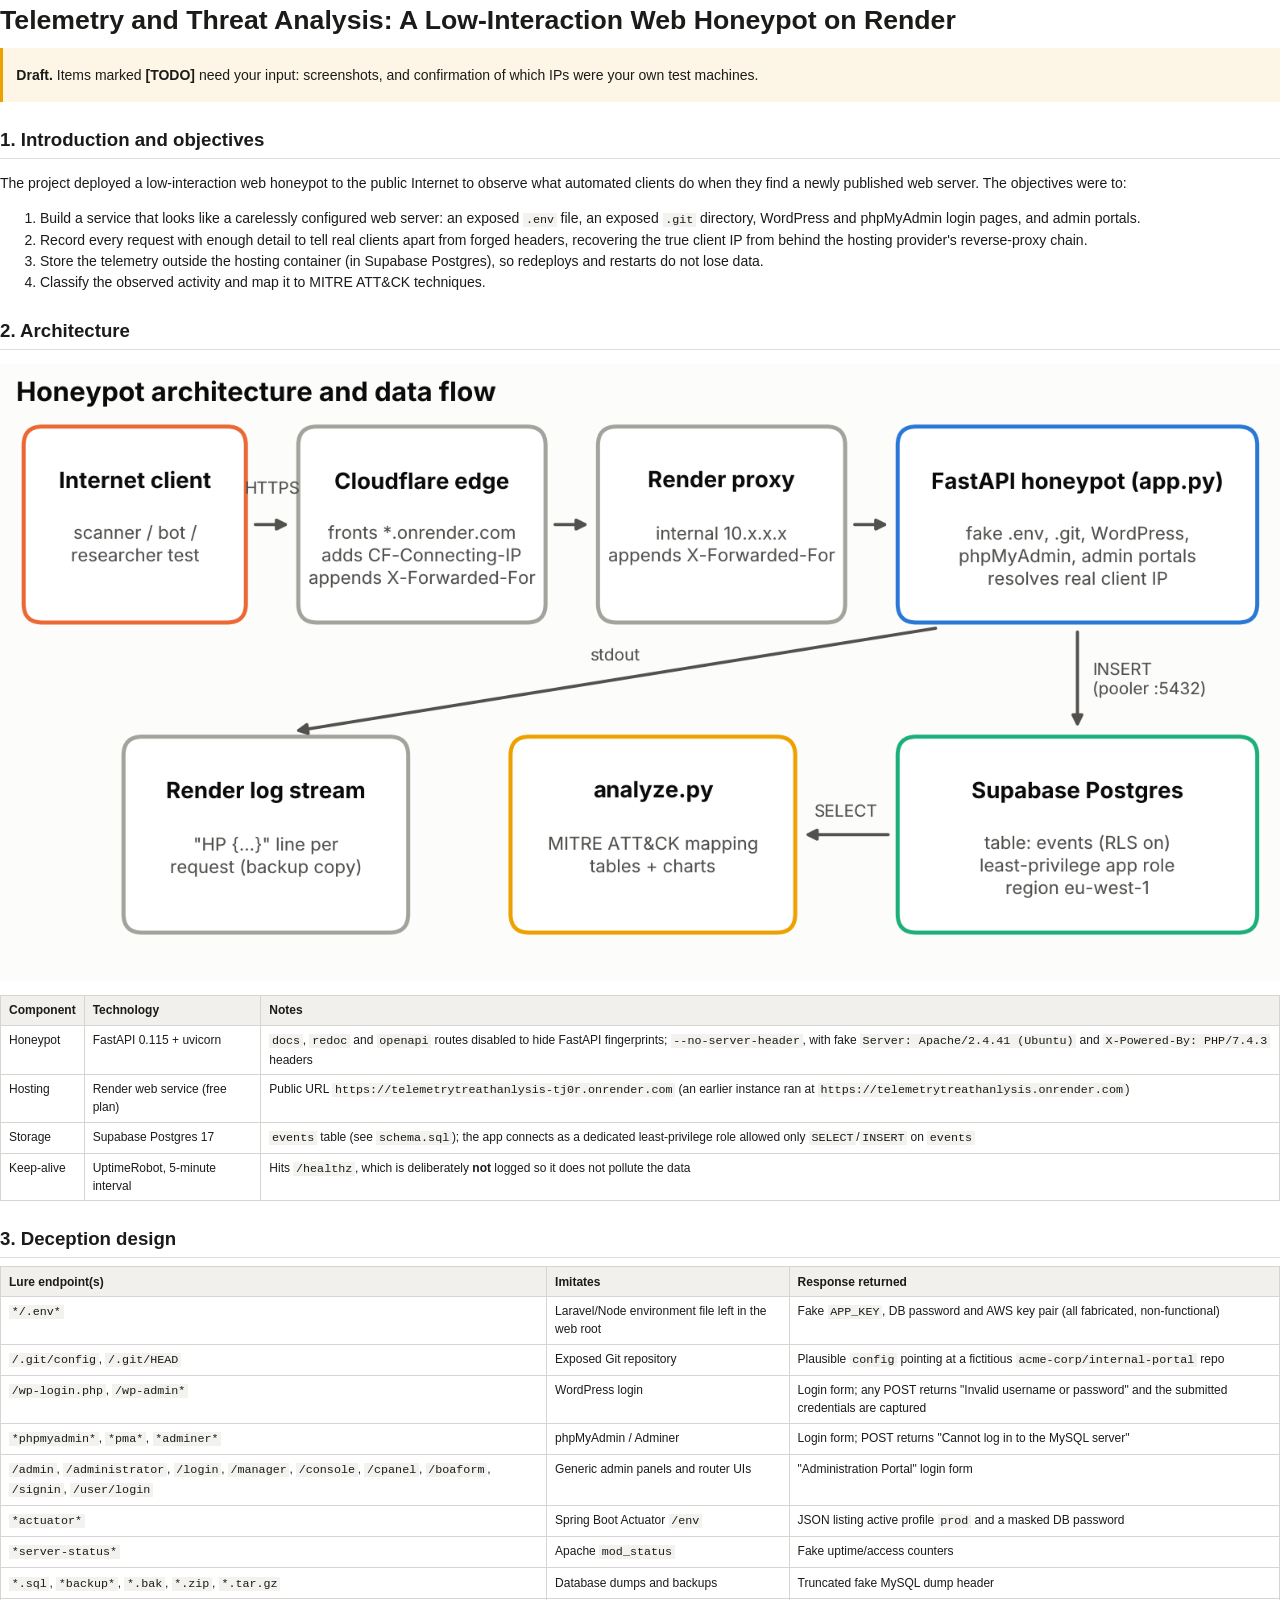
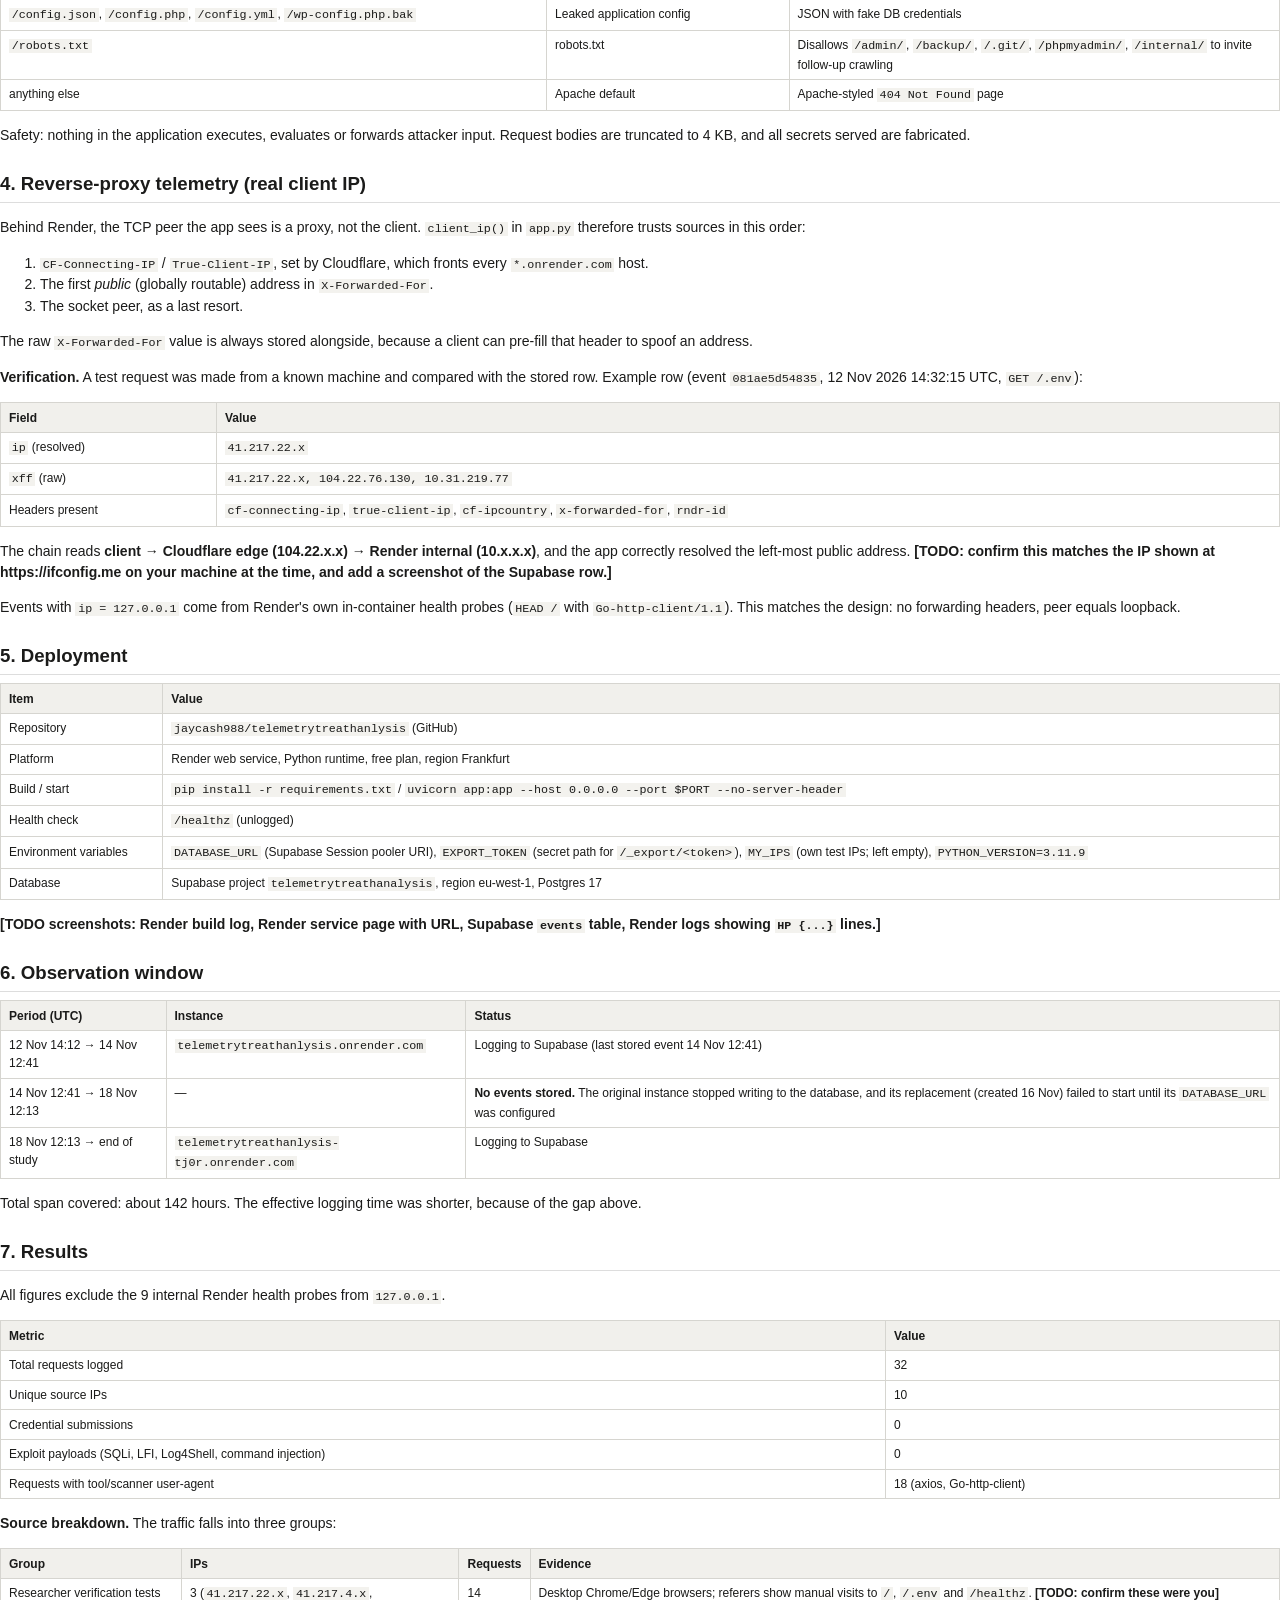
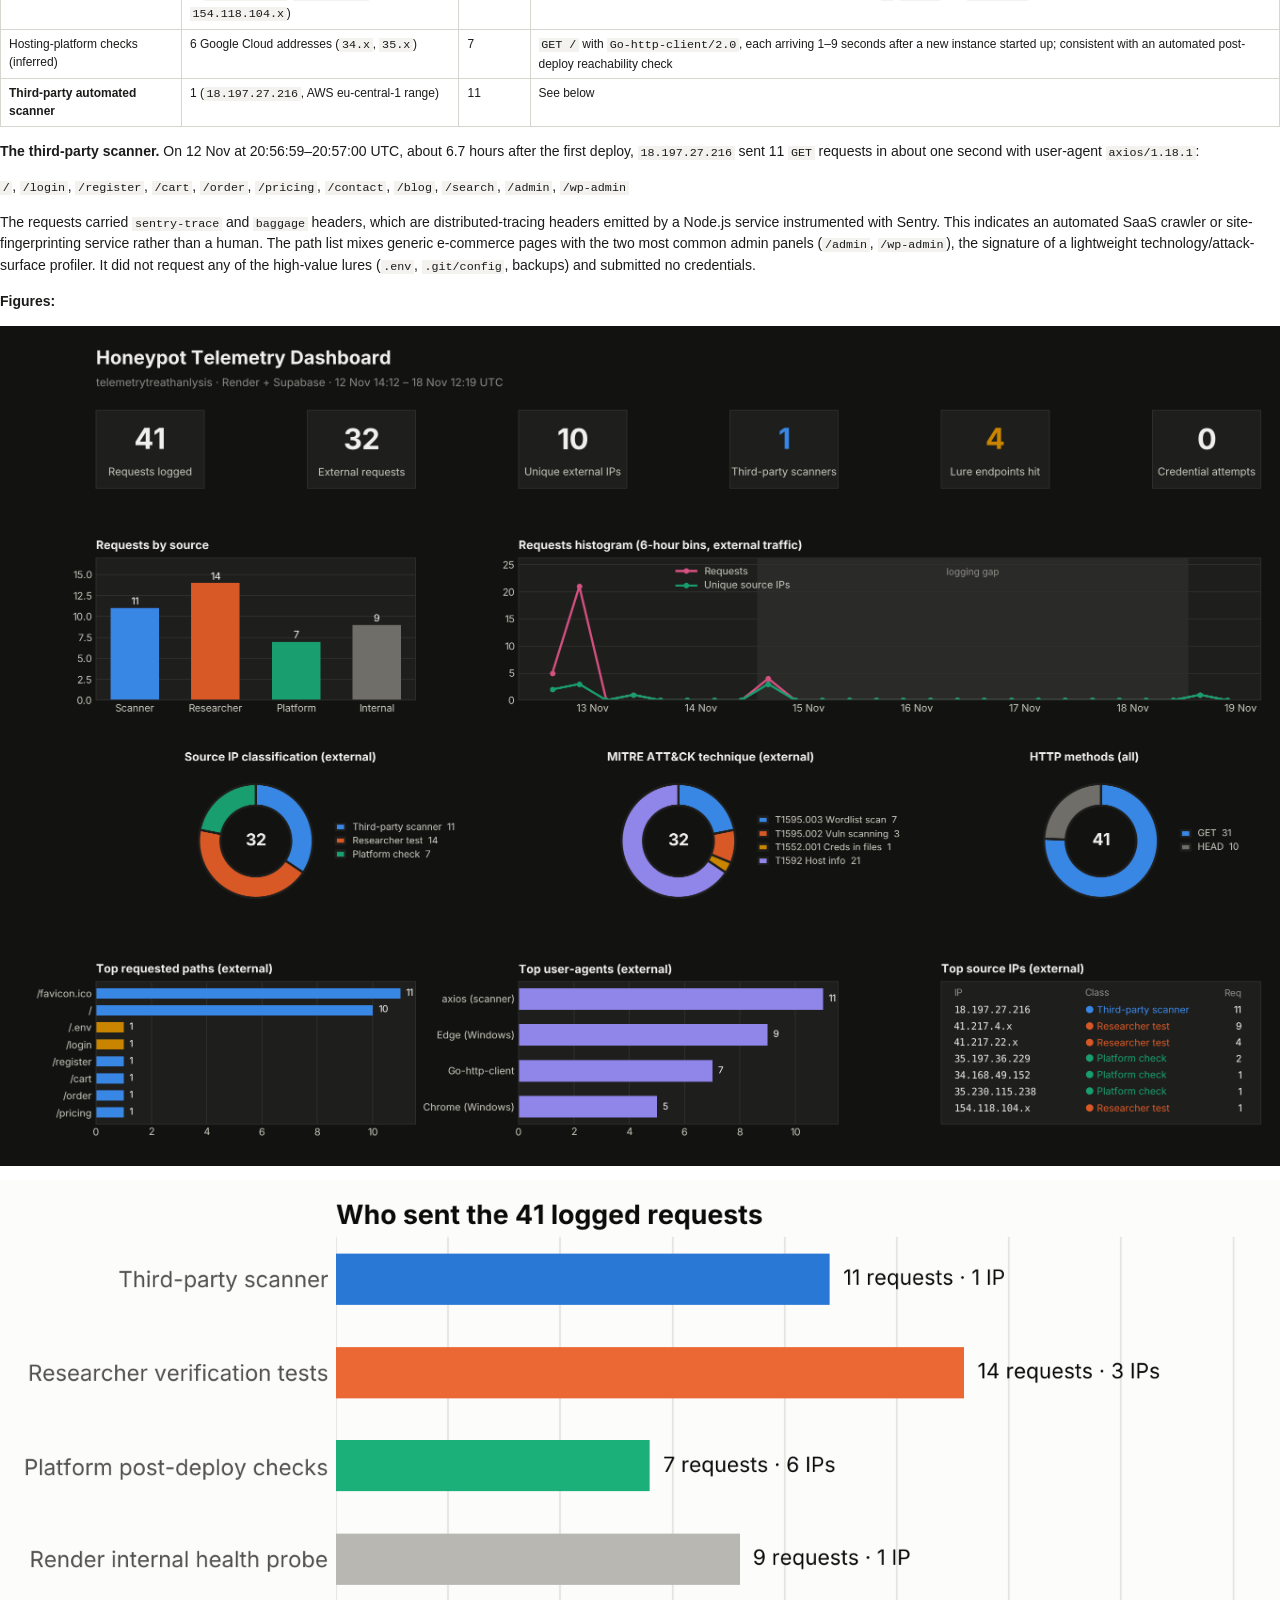
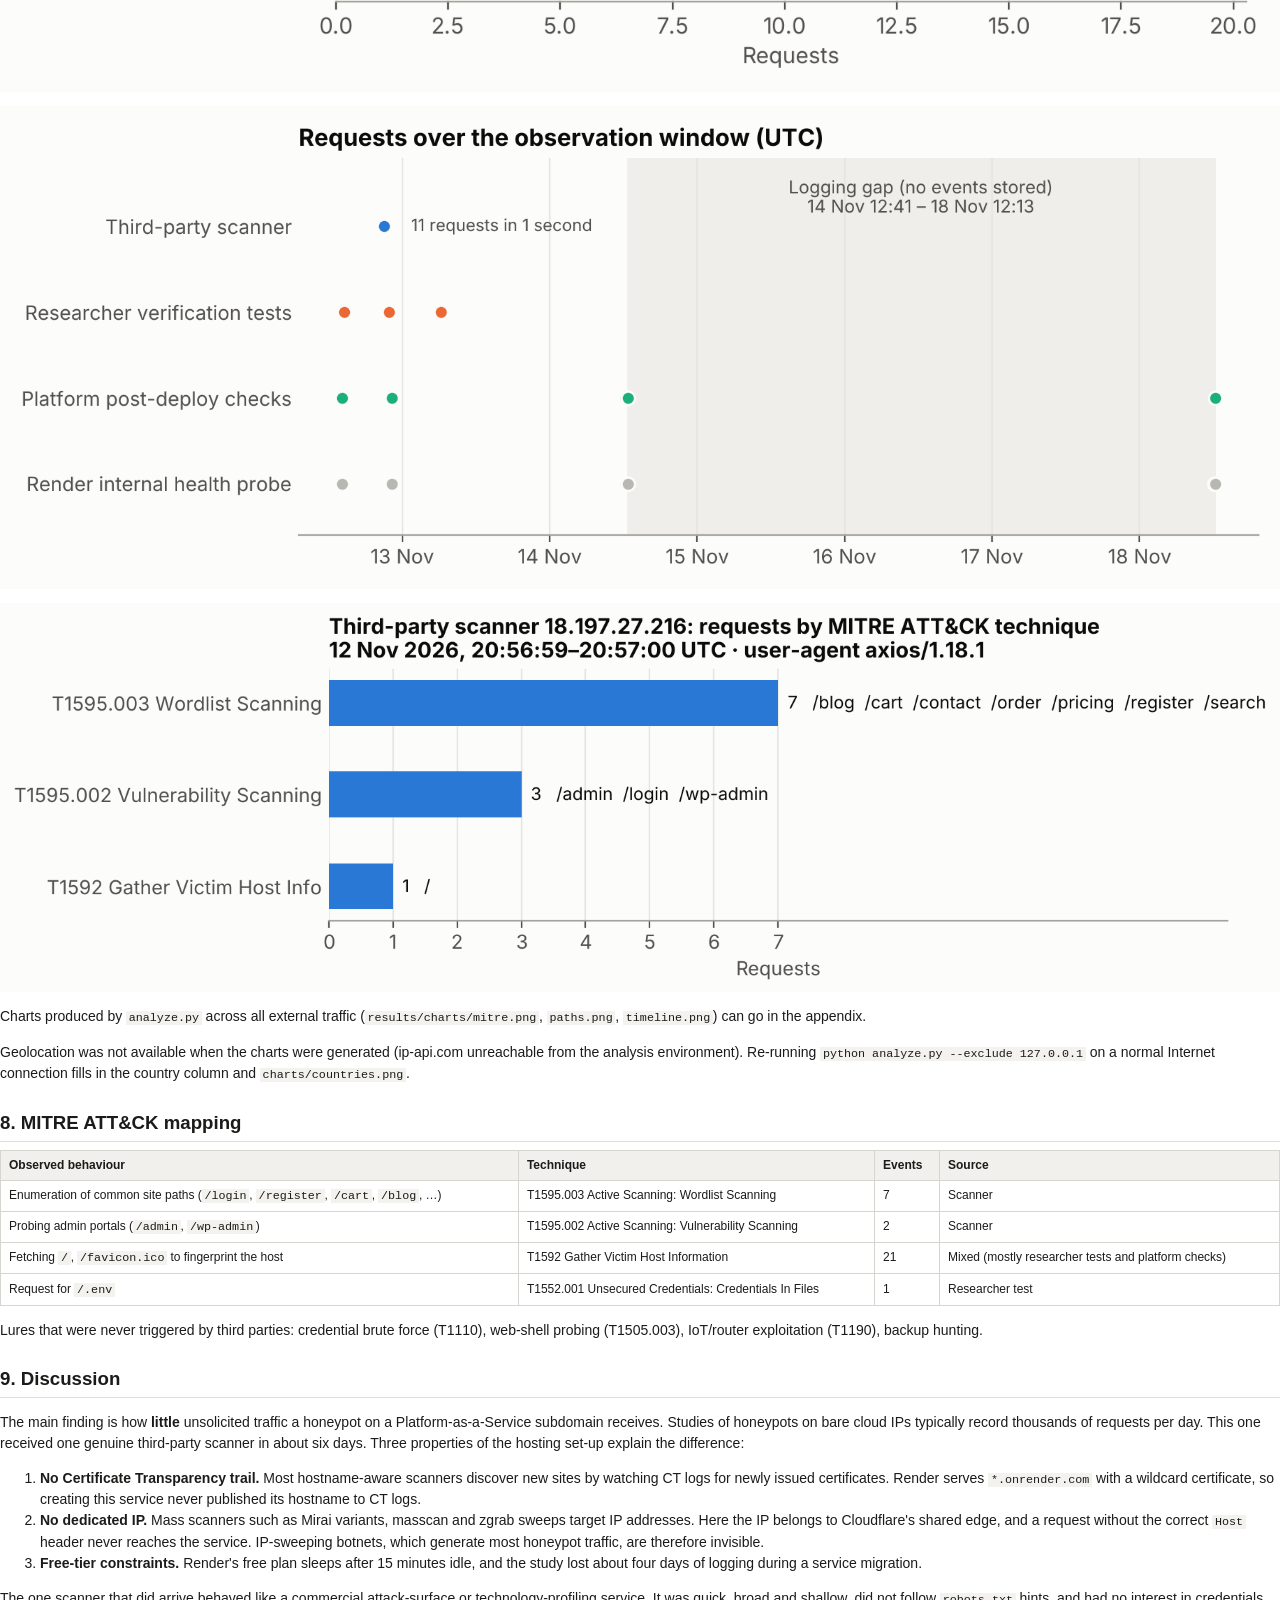
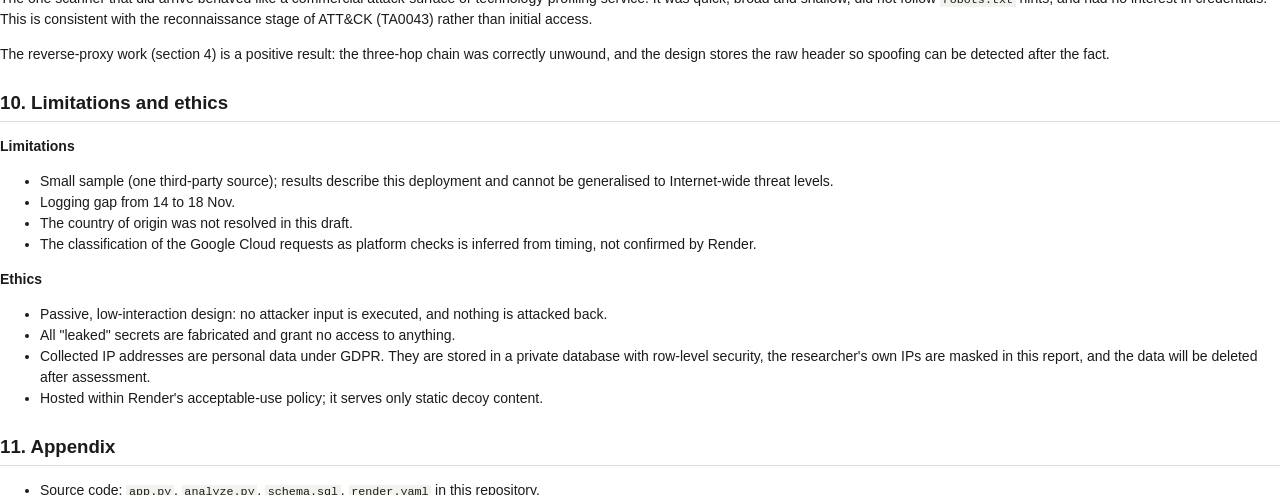
==== results/report.html @ 56d16623 "Add HTML version of the report used to build the PDF Co-Authored-By: Claude Opus 5.5 <noreply@anthro" ====
<!doctype html><html><head><meta charset='utf-8'><title>Honeypot Report</title><style>body{font-family:'Helvetica Neue',Arial,sans-serif;font-size:10.5pt;line-height:1.5;color:#1b1b1a;max-width:none;margin:0}
h1{font-size:20pt;margin:0 0 6pt}h2{font-size:14pt;margin:18pt 0 6pt;border-bottom:1px solid #ddd;padding-bottom:3pt;page-break-after:avoid}
table{border-collapse:collapse;width:100%;margin:6pt 0 10pt;font-size:9pt;page-break-inside:avoid}th,td{border:1px solid #d6d5d0;padding:4pt 6pt;text-align:left;vertical-align:top}th{background:#f1f0ec}
code{font-family:Menlo,Consolas,monospace;font-size:8.8pt;background:#f3f2ee;padding:0 2pt}pre{background:#f3f2ee;padding:8pt;font-size:8.3pt;overflow:hidden;page-break-inside:avoid}pre code{background:none}
img{max-width:100%;display:block;margin:8pt auto;page-break-inside:avoid}blockquote{border-left:3px solid #eda100;margin:0;padding:2pt 10pt;background:#fdf6e6}</style></head><body><h1>Telemetry and Threat Analysis: A Low-Interaction Web Honeypot on Render</h1>
<blockquote>
<p><strong>Draft.</strong> Items marked <strong>[TODO]</strong> need your input: screenshots, and confirmation of which IPs were your own test machines.</p>
</blockquote>
<h2>1. Introduction and objectives</h2>
<p>The project deployed a low-interaction web honeypot to the public Internet to observe what automated clients do when they find a newly published web server. The objectives were to:</p>
<ol>
<li>Build a service that looks like a carelessly configured web server: an exposed <code>.env</code> file, an exposed <code>.git</code> directory, WordPress and phpMyAdmin login pages, and admin portals.</li>
<li>Record every request with enough detail to tell real clients apart from forged headers, recovering the true client IP from behind the hosting provider's reverse-proxy chain.</li>
<li>Store the telemetry outside the hosting container (in Supabase Postgres), so redeploys and restarts do not lose data.</li>
<li>Classify the observed activity and map it to MITRE ATT&amp;CK techniques.</li>
</ol>
<h2>2. Architecture</h2>
<p><img alt="Architecture and data flow" src="charts/fig_architecture.png" /></p>
<table>
<thead>
<tr>
<th>Component</th>
<th>Technology</th>
<th>Notes</th>
</tr>
</thead>
<tbody>
<tr>
<td>Honeypot</td>
<td>FastAPI 0.115 + uvicorn</td>
<td><code>docs</code>, <code>redoc</code> and <code>openapi</code> routes disabled to hide FastAPI fingerprints; <code>--no-server-header</code>, with fake <code>Server: Apache/2.4.41 (Ubuntu)</code> and <code>X-Powered-By: PHP/7.4.3</code> headers</td>
</tr>
<tr>
<td>Hosting</td>
<td>Render web service (free plan)</td>
<td>Public URL <code>https://telemetrytreathanlysis-tj0r.onrender.com</code> (an earlier instance ran at <code>https://telemetrytreathanlysis.onrender.com</code>)</td>
</tr>
<tr>
<td>Storage</td>
<td>Supabase Postgres 17</td>
<td><code>events</code> table (see <code>schema.sql</code>); the app connects as a dedicated least-privilege role allowed only <code>SELECT</code>/<code>INSERT</code> on <code>events</code></td>
</tr>
<tr>
<td>Keep-alive</td>
<td>UptimeRobot, 5-minute interval</td>
<td>Hits <code>/healthz</code>, which is deliberately <strong>not</strong> logged so it does not pollute the data</td>
</tr>
</tbody>
</table>
<h2>3. Deception design</h2>
<table>
<thead>
<tr>
<th>Lure endpoint(s)</th>
<th>Imitates</th>
<th>Response returned</th>
</tr>
</thead>
<tbody>
<tr>
<td><code>*/.env*</code></td>
<td>Laravel/Node environment file left in the web root</td>
<td>Fake <code>APP_KEY</code>, DB password and AWS key pair (all fabricated, non-functional)</td>
</tr>
<tr>
<td><code>/.git/config</code>, <code>/.git/HEAD</code></td>
<td>Exposed Git repository</td>
<td>Plausible <code>config</code> pointing at a fictitious <code>acme-corp/internal-portal</code> repo</td>
</tr>
<tr>
<td><code>/wp-login.php</code>, <code>/wp-admin*</code></td>
<td>WordPress login</td>
<td>Login form; any POST returns "Invalid username or password" and the submitted credentials are captured</td>
</tr>
<tr>
<td><code>*phpmyadmin*</code>, <code>*pma*</code>, <code>*adminer*</code></td>
<td>phpMyAdmin / Adminer</td>
<td>Login form; POST returns "Cannot log in to the MySQL server"</td>
</tr>
<tr>
<td><code>/admin</code>, <code>/administrator</code>, <code>/login</code>, <code>/manager</code>, <code>/console</code>, <code>/cpanel</code>, <code>/boaform</code>, <code>/signin</code>, <code>/user/login</code></td>
<td>Generic admin panels and router UIs</td>
<td>"Administration Portal" login form</td>
</tr>
<tr>
<td><code>*actuator*</code></td>
<td>Spring Boot Actuator <code>/env</code></td>
<td>JSON listing active profile <code>prod</code> and a masked DB password</td>
</tr>
<tr>
<td><code>*server-status*</code></td>
<td>Apache <code>mod_status</code></td>
<td>Fake uptime/access counters</td>
</tr>
<tr>
<td><code>*.sql</code>, <code>*backup*</code>, <code>*.bak</code>, <code>*.zip</code>, <code>*.tar.gz</code></td>
<td>Database dumps and backups</td>
<td>Truncated fake MySQL dump header</td>
</tr>
<tr>
<td><code>/config.json</code>, <code>/config.php</code>, <code>/config.yml</code>, <code>/wp-config.php.bak</code></td>
<td>Leaked application config</td>
<td>JSON with fake DB credentials</td>
</tr>
<tr>
<td><code>/robots.txt</code></td>
<td>robots.txt</td>
<td>Disallows <code>/admin/</code>, <code>/backup/</code>, <code>/.git/</code>, <code>/phpmyadmin/</code>, <code>/internal/</code> to invite follow-up crawling</td>
</tr>
<tr>
<td>anything else</td>
<td>Apache default</td>
<td>Apache-styled <code>404 Not Found</code> page</td>
</tr>
</tbody>
</table>
<p>Safety: nothing in the application executes, evaluates or forwards attacker input. Request bodies are truncated to 4 KB, and all secrets served are fabricated.</p>
<h2>4. Reverse-proxy telemetry (real client IP)</h2>
<p>Behind Render, the TCP peer the app sees is a proxy, not the client. <code>client_ip()</code> in <code>app.py</code> therefore trusts sources in this order:</p>
<ol>
<li><code>CF-Connecting-IP</code> / <code>True-Client-IP</code>, set by Cloudflare, which fronts every <code>*.onrender.com</code> host.</li>
<li>The first <em>public</em> (globally routable) address in <code>X-Forwarded-For</code>.</li>
<li>The socket peer, as a last resort.</li>
</ol>
<p>The raw <code>X-Forwarded-For</code> value is always stored alongside, because a client can pre-fill that header to spoof an address.</p>
<p><strong>Verification.</strong> A test request was made from a known machine and compared with the stored row. Example row (event <code>081ae5d54835</code>, 12 Nov 2026 14:32:15 UTC, <code>GET /.env</code>):</p>
<table>
<thead>
<tr>
<th>Field</th>
<th>Value</th>
</tr>
</thead>
<tbody>
<tr>
<td><code>ip</code> (resolved)</td>
<td><code>41.217.22.x</code></td>
</tr>
<tr>
<td><code>xff</code> (raw)</td>
<td><code>41.217.22.x, 104.22.76.130, 10.31.219.77</code></td>
</tr>
<tr>
<td>Headers present</td>
<td><code>cf-connecting-ip</code>, <code>true-client-ip</code>, <code>cf-ipcountry</code>, <code>x-forwarded-for</code>, <code>rndr-id</code></td>
</tr>
</tbody>
</table>
<p>The chain reads <strong>client → Cloudflare edge (104.22.x.x) → Render internal (10.x.x.x)</strong>, and the app correctly resolved the left-most public address. <strong>[TODO: confirm this matches the IP shown at https://ifconfig.me on your machine at the time, and add a screenshot of the Supabase row.]</strong></p>
<p>Events with <code>ip = 127.0.0.1</code> come from Render's own in-container health probes (<code>HEAD /</code> with <code>Go-http-client/1.1</code>). This matches the design: no forwarding headers, peer equals loopback.</p>
<h2>5. Deployment</h2>
<table>
<thead>
<tr>
<th>Item</th>
<th>Value</th>
</tr>
</thead>
<tbody>
<tr>
<td>Repository</td>
<td><code>jaycash988/telemetrytreathanlysis</code> (GitHub)</td>
</tr>
<tr>
<td>Platform</td>
<td>Render web service, Python runtime, free plan, region Frankfurt</td>
</tr>
<tr>
<td>Build / start</td>
<td><code>pip install -r requirements.txt</code> / <code>uvicorn app:app --host 0.0.0.0 --port $PORT --no-server-header</code></td>
</tr>
<tr>
<td>Health check</td>
<td><code>/healthz</code> (unlogged)</td>
</tr>
<tr>
<td>Environment variables</td>
<td><code>DATABASE_URL</code> (Supabase Session pooler URI), <code>EXPORT_TOKEN</code> (secret path for <code>/_export/&lt;token&gt;</code>), <code>MY_IPS</code> (own test IPs; left empty), <code>PYTHON_VERSION=3.11.9</code></td>
</tr>
<tr>
<td>Database</td>
<td>Supabase project <code>telemetrytreathanalysis</code>, region eu-west-1, Postgres 17</td>
</tr>
</tbody>
</table>
<p><strong>[TODO screenshots: Render build log, Render service page with URL, Supabase <code>events</code> table, Render logs showing <code>HP {...}</code> lines.]</strong></p>
<h2>6. Observation window</h2>
<table>
<thead>
<tr>
<th>Period (UTC)</th>
<th>Instance</th>
<th>Status</th>
</tr>
</thead>
<tbody>
<tr>
<td>12 Nov 14:12 → 14 Nov 12:41</td>
<td><code>telemetrytreathanlysis.onrender.com</code></td>
<td>Logging to Supabase (last stored event 14 Nov 12:41)</td>
</tr>
<tr>
<td>14 Nov 12:41 → 18 Nov 12:13</td>
<td>—</td>
<td><strong>No events stored.</strong> The original instance stopped writing to the database, and its replacement (created 16 Nov) failed to start until its <code>DATABASE_URL</code> was configured</td>
</tr>
<tr>
<td>18 Nov 12:13 → end of study</td>
<td><code>telemetrytreathanlysis-tj0r.onrender.com</code></td>
<td>Logging to Supabase</td>
</tr>
</tbody>
</table>
<p>Total span covered: about 142 hours. The effective logging time was shorter, because of the gap above.</p>
<h2>7. Results</h2>
<p>All figures exclude the 9 internal Render health probes from <code>127.0.0.1</code>.</p>
<table>
<thead>
<tr>
<th>Metric</th>
<th>Value</th>
</tr>
</thead>
<tbody>
<tr>
<td>Total requests logged</td>
<td>32</td>
</tr>
<tr>
<td>Unique source IPs</td>
<td>10</td>
</tr>
<tr>
<td>Credential submissions</td>
<td>0</td>
</tr>
<tr>
<td>Exploit payloads (SQLi, LFI, Log4Shell, command injection)</td>
<td>0</td>
</tr>
<tr>
<td>Requests with tool/scanner user-agent</td>
<td>18 (axios, Go-http-client)</td>
</tr>
</tbody>
</table>
<p><strong>Source breakdown.</strong> The traffic falls into three groups:</p>
<table>
<thead>
<tr>
<th>Group</th>
<th>IPs</th>
<th>Requests</th>
<th>Evidence</th>
</tr>
</thead>
<tbody>
<tr>
<td>Researcher verification tests</td>
<td>3 (<code>41.217.22.x</code>, <code>41.217.4.x</code>, <code>154.118.104.x</code>)</td>
<td>14</td>
<td>Desktop Chrome/Edge browsers; referers show manual visits to <code>/</code>, <code>/.env</code> and <code>/healthz</code>. <strong>[TODO: confirm these were you]</strong></td>
</tr>
<tr>
<td>Hosting-platform checks (inferred)</td>
<td>6 Google Cloud addresses (<code>34.x</code>, <code>35.x</code>)</td>
<td>7</td>
<td><code>GET /</code> with <code>Go-http-client/2.0</code>, each arriving 1–9 seconds after a new instance started up; consistent with an automated post-deploy reachability check</td>
</tr>
<tr>
<td><strong>Third-party automated scanner</strong></td>
<td>1 (<code>18.197.27.216</code>, AWS eu-central-1 range)</td>
<td>11</td>
<td>See below</td>
</tr>
</tbody>
</table>
<p><strong>The third-party scanner.</strong> On 12 Nov at 20:56:59–20:57:00 UTC, about 6.7 hours after the first deploy, <code>18.197.27.216</code> sent 11 <code>GET</code> requests in about one second with user-agent <code>axios/1.18.1</code>:</p>
<p><code>/</code>, <code>/login</code>, <code>/register</code>, <code>/cart</code>, <code>/order</code>, <code>/pricing</code>, <code>/contact</code>, <code>/blog</code>, <code>/search</code>, <code>/admin</code>, <code>/wp-admin</code></p>
<p>The requests carried <code>sentry-trace</code> and <code>baggage</code> headers, which are distributed-tracing headers emitted by a Node.js service instrumented with Sentry. This indicates an automated SaaS crawler or site-fingerprinting service rather than a human. The path list mixes generic e-commerce pages with the two most common admin panels (<code>/admin</code>, <code>/wp-admin</code>), the signature of a lightweight technology/attack-surface profiler. It did not request any of the high-value lures (<code>.env</code>, <code>.git/config</code>, backups) and submitted no credentials.</p>
<p><strong>Figures:</strong></p>
<p><img alt="Telemetry dashboard" src="charts/fig_dashboard.png" /></p>
<p><img alt="Who sent the logged requests" src="charts/fig_sources.png" /></p>
<p><img alt="Requests over the observation window" src="charts/fig_timeline.png" /></p>
<p><img alt="Scanner requests by MITRE technique" src="charts/fig_scanner_paths.png" /></p>
<p>Charts produced by <code>analyze.py</code> across all external traffic (<code>results/charts/mitre.png</code>, <code>paths.png</code>, <code>timeline.png</code>) can go in the appendix.</p>
<p>Geolocation was not available when the charts were generated (ip-api.com unreachable from the analysis environment). Re-running <code>python analyze.py --exclude 127.0.0.1</code> on a normal Internet connection fills in the country column and <code>charts/countries.png</code>.</p>
<h2>8. MITRE ATT&amp;CK mapping</h2>
<table>
<thead>
<tr>
<th>Observed behaviour</th>
<th>Technique</th>
<th>Events</th>
<th>Source</th>
</tr>
</thead>
<tbody>
<tr>
<td>Enumeration of common site paths (<code>/login</code>, <code>/register</code>, <code>/cart</code>, <code>/blog</code>, …)</td>
<td>T1595.003 Active Scanning: Wordlist Scanning</td>
<td>7</td>
<td>Scanner</td>
</tr>
<tr>
<td>Probing admin portals (<code>/admin</code>, <code>/wp-admin</code>)</td>
<td>T1595.002 Active Scanning: Vulnerability Scanning</td>
<td>2</td>
<td>Scanner</td>
</tr>
<tr>
<td>Fetching <code>/</code>, <code>/favicon.ico</code> to fingerprint the host</td>
<td>T1592 Gather Victim Host Information</td>
<td>21</td>
<td>Mixed (mostly researcher tests and platform checks)</td>
</tr>
<tr>
<td>Request for <code>/.env</code></td>
<td>T1552.001 Unsecured Credentials: Credentials In Files</td>
<td>1</td>
<td>Researcher test</td>
</tr>
</tbody>
</table>
<p>Lures that were never triggered by third parties: credential brute force (T1110), web-shell probing (T1505.003), IoT/router exploitation (T1190), backup hunting.</p>
<h2>9. Discussion</h2>
<p>The main finding is how <strong>little</strong> unsolicited traffic a honeypot on a Platform-as-a-Service subdomain receives. Studies of honeypots on bare cloud IPs typically record thousands of requests per day. This one received one genuine third-party scanner in about six days. Three properties of the hosting set-up explain the difference:</p>
<ol>
<li><strong>No Certificate Transparency trail.</strong> Most hostname-aware scanners discover new sites by watching CT logs for newly issued certificates. Render serves <code>*.onrender.com</code> with a wildcard certificate, so creating this service never published its hostname to CT logs.</li>
<li><strong>No dedicated IP.</strong> Mass scanners such as Mirai variants, masscan and zgrab sweeps target IP addresses. Here the IP belongs to Cloudflare's shared edge, and a request without the correct <code>Host</code> header never reaches the service. IP-sweeping botnets, which generate most honeypot traffic, are therefore invisible.</li>
<li><strong>Free-tier constraints.</strong> Render's free plan sleeps after 15 minutes idle, and the study lost about four days of logging during a service migration.</li>
</ol>
<p>The one scanner that did arrive behaved like a commercial attack-surface or technology-profiling service. It was quick, broad and shallow, did not follow <code>robots.txt</code> hints, and had no interest in credentials. This is consistent with the reconnaissance stage of ATT&amp;CK (TA0043) rather than initial access.</p>
<p>The reverse-proxy work (section 4) is a positive result: the three-hop chain was correctly unwound, and the design stores the raw header so spoofing can be detected after the fact.</p>
<h2>10. Limitations and ethics</h2>
<p><strong>Limitations</strong></p>
<ul>
<li>Small sample (one third-party source); results describe this deployment and cannot be generalised to Internet-wide threat levels.</li>
<li>Logging gap from 14 to 18 Nov.</li>
<li>The country of origin was not resolved in this draft.</li>
<li>The classification of the Google Cloud requests as platform checks is inferred from timing, not confirmed by Render.</li>
</ul>
<p><strong>Ethics</strong></p>
<ul>
<li>Passive, low-interaction design: no attacker input is executed, and nothing is attacked back.</li>
<li>All "leaked" secrets are fabricated and grant no access to anything.</li>
<li>Collected IP addresses are personal data under GDPR. They are stored in a private database with row-level security, the researcher's own IPs are masked in this report, and the data will be deleted after assessment.</li>
<li>Hosted within Render's acceptable-use policy; it serves only static decoy content.</li>
</ul>
<h2>11. Appendix</h2>
<ul>
<li>Source code: <code>app.py</code>, <code>analyze.py</code>, <code>schema.sql</code>, <code>render.yaml</code> in this repository.</li>
<li><strong>[TODO screenshots: code in editor, local curl test, GitHub repo, Render build log, Render service page, Supabase table, Render live logs, analyze.py output, charts.]</strong></li>
</ul></body></html>
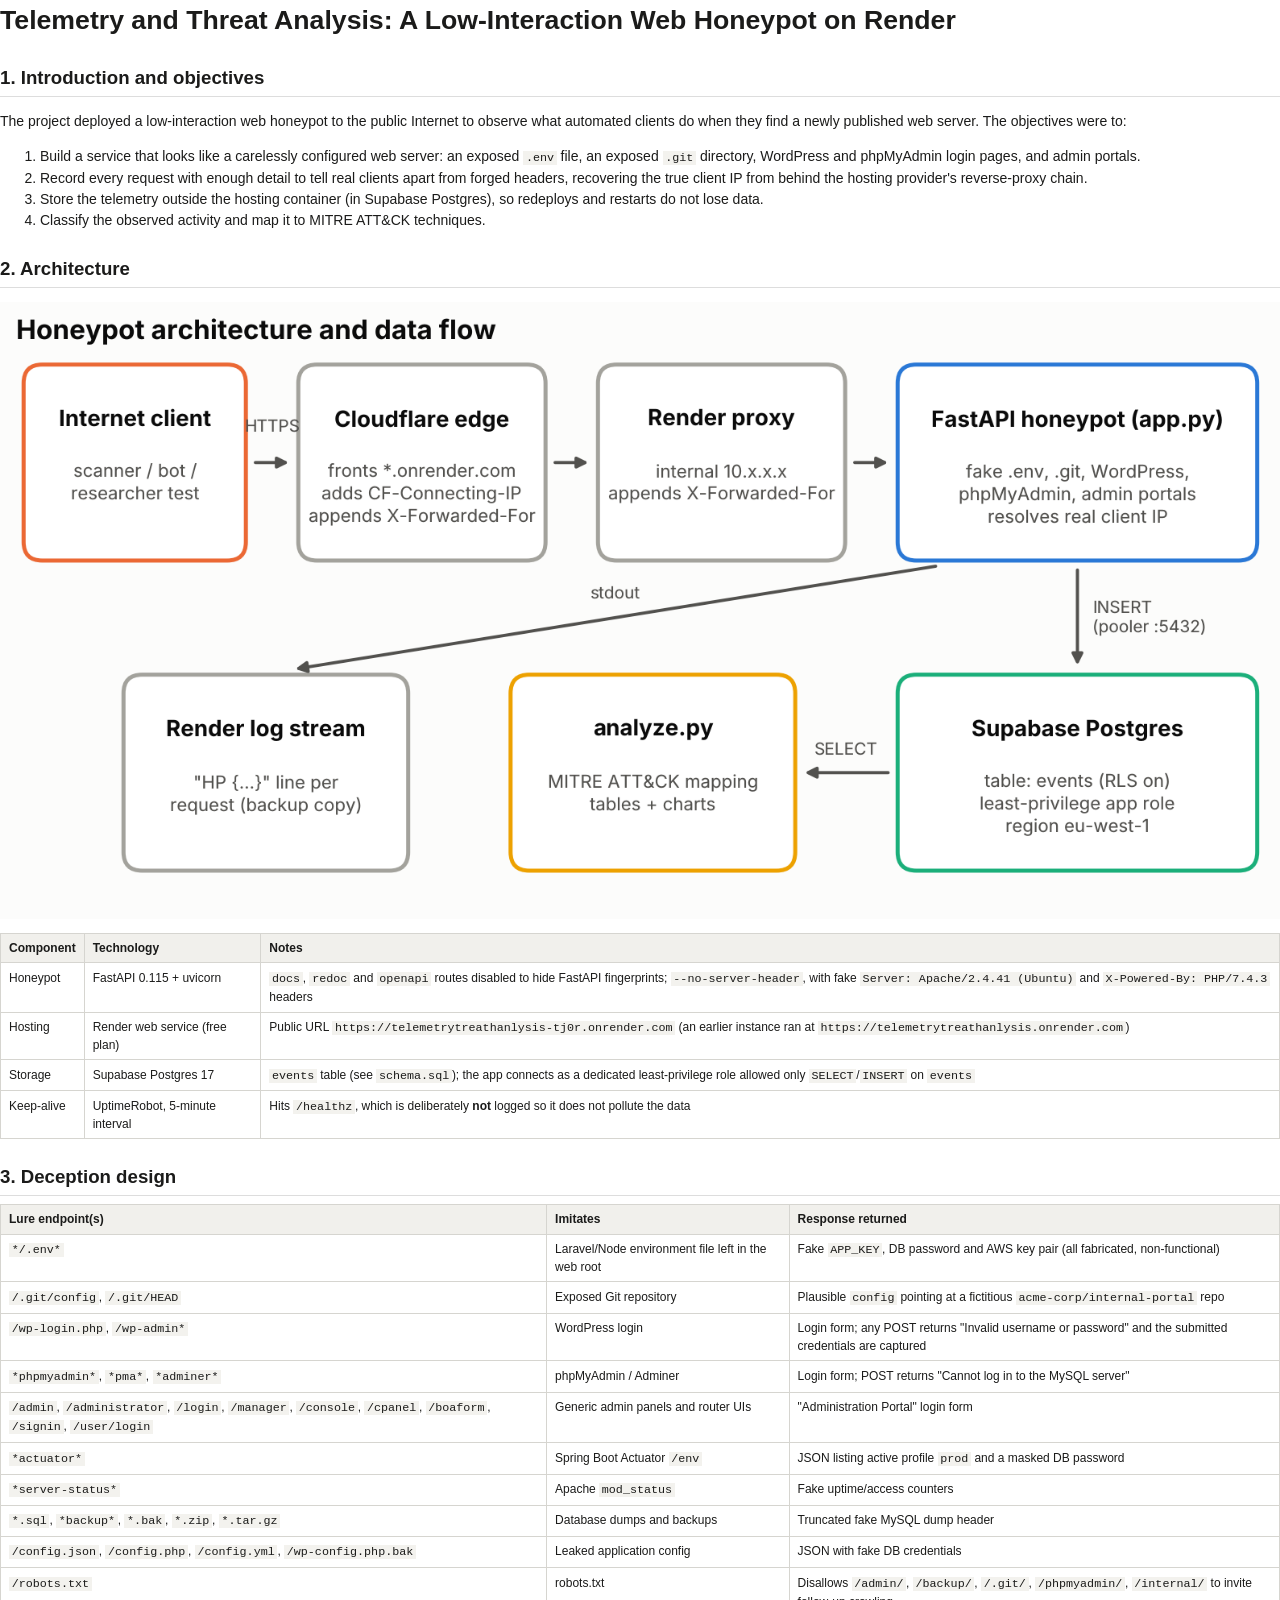
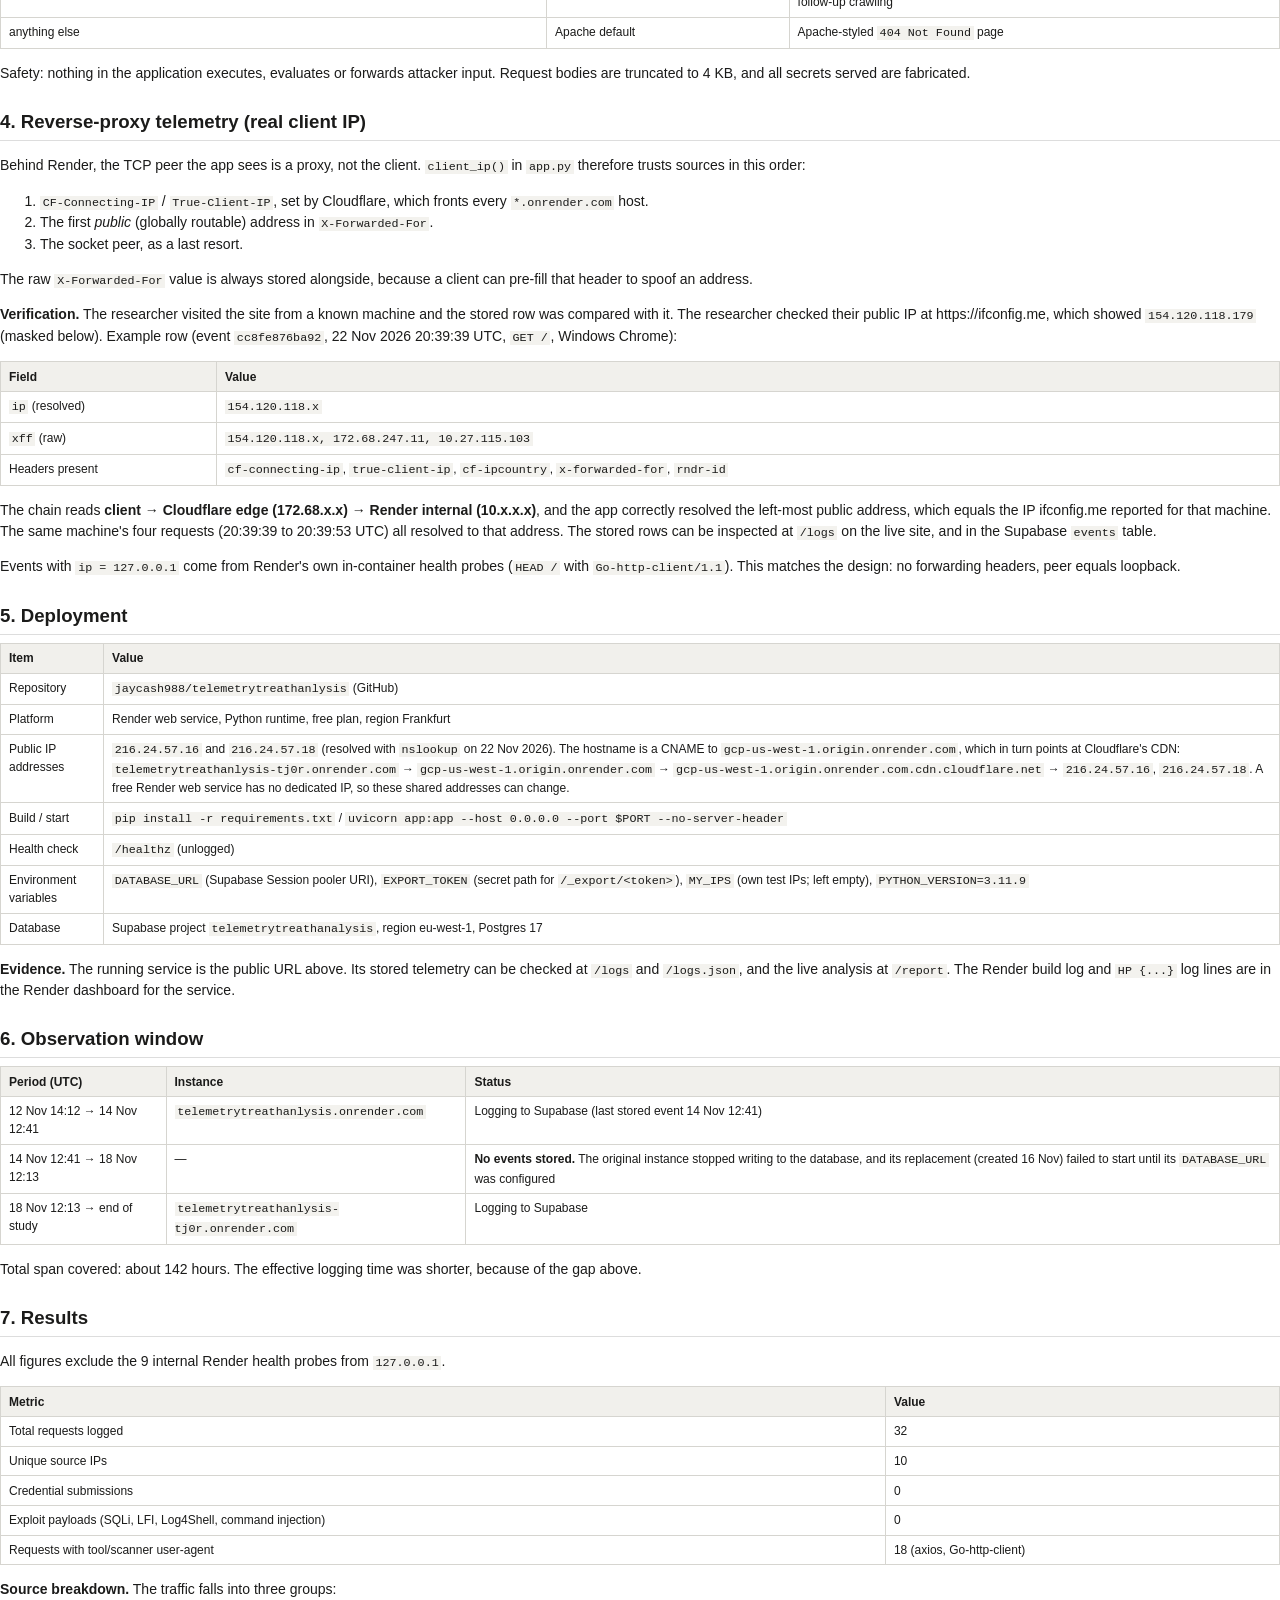
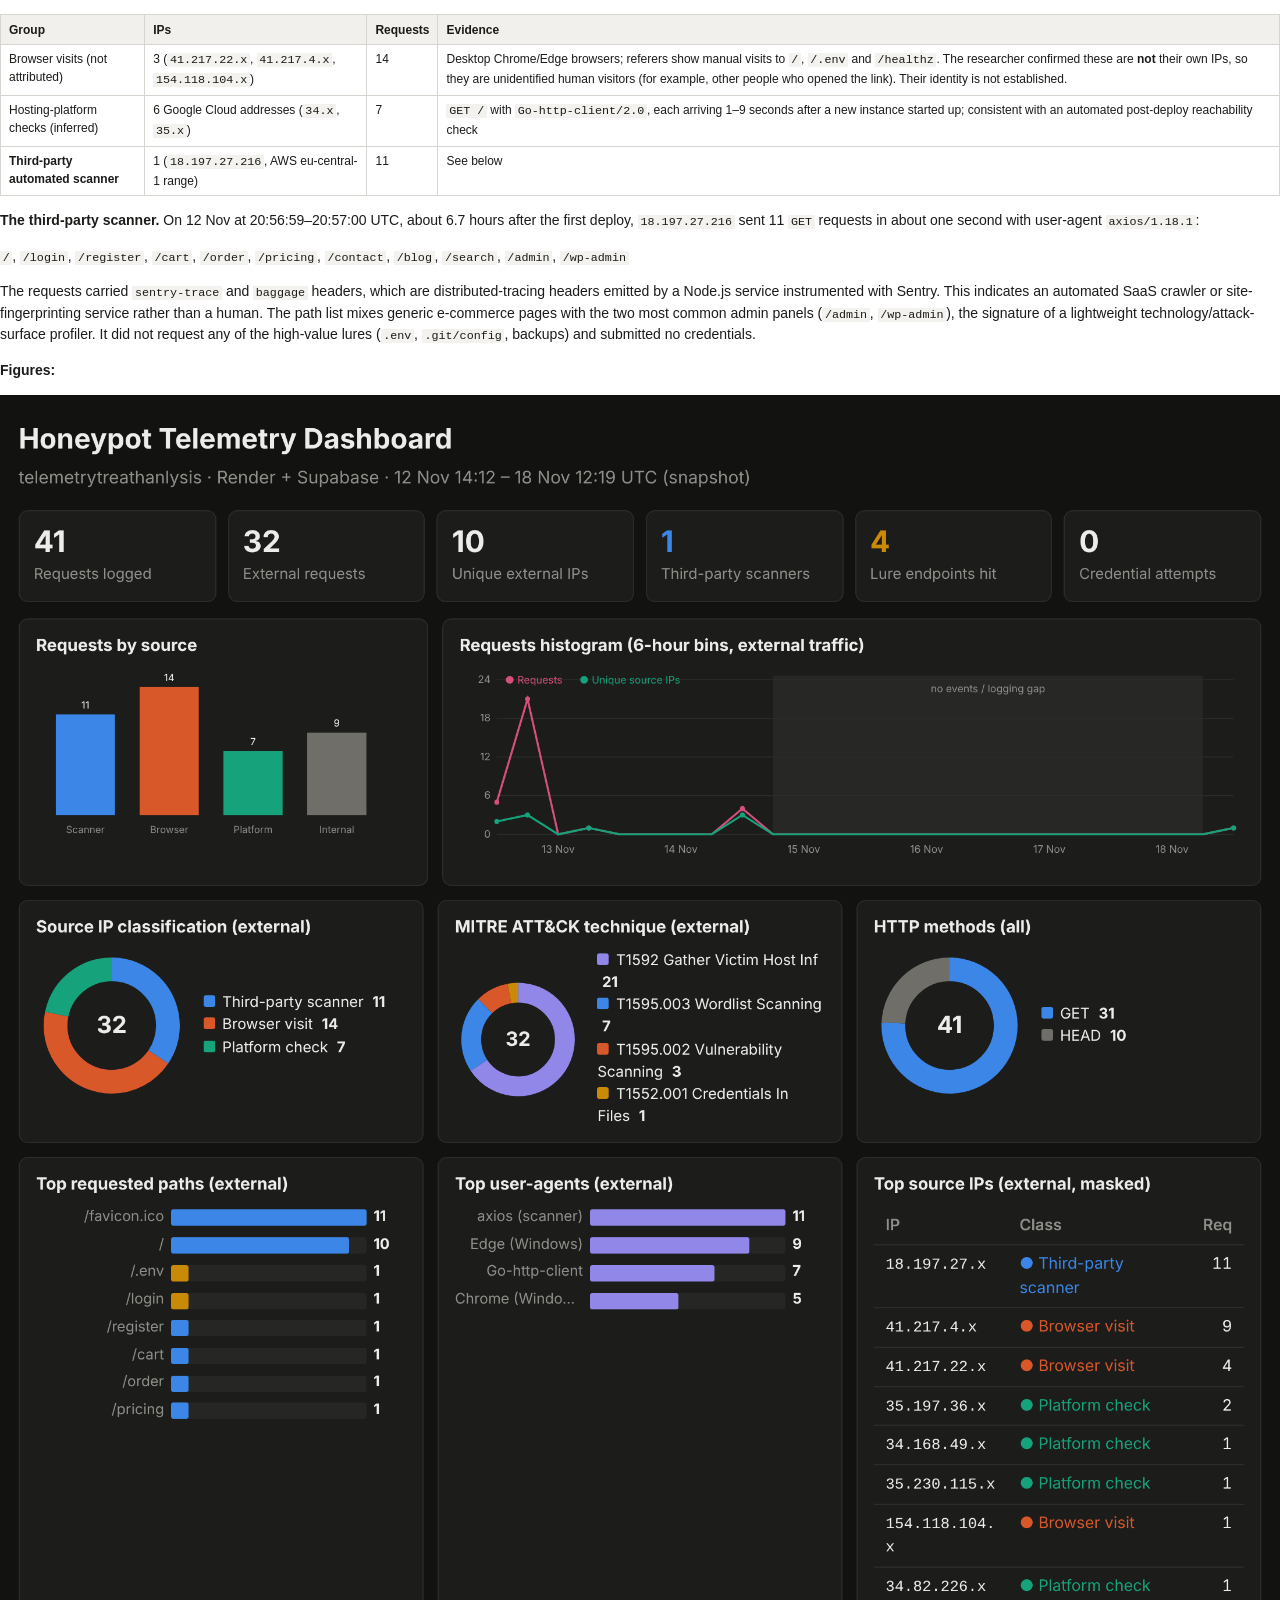
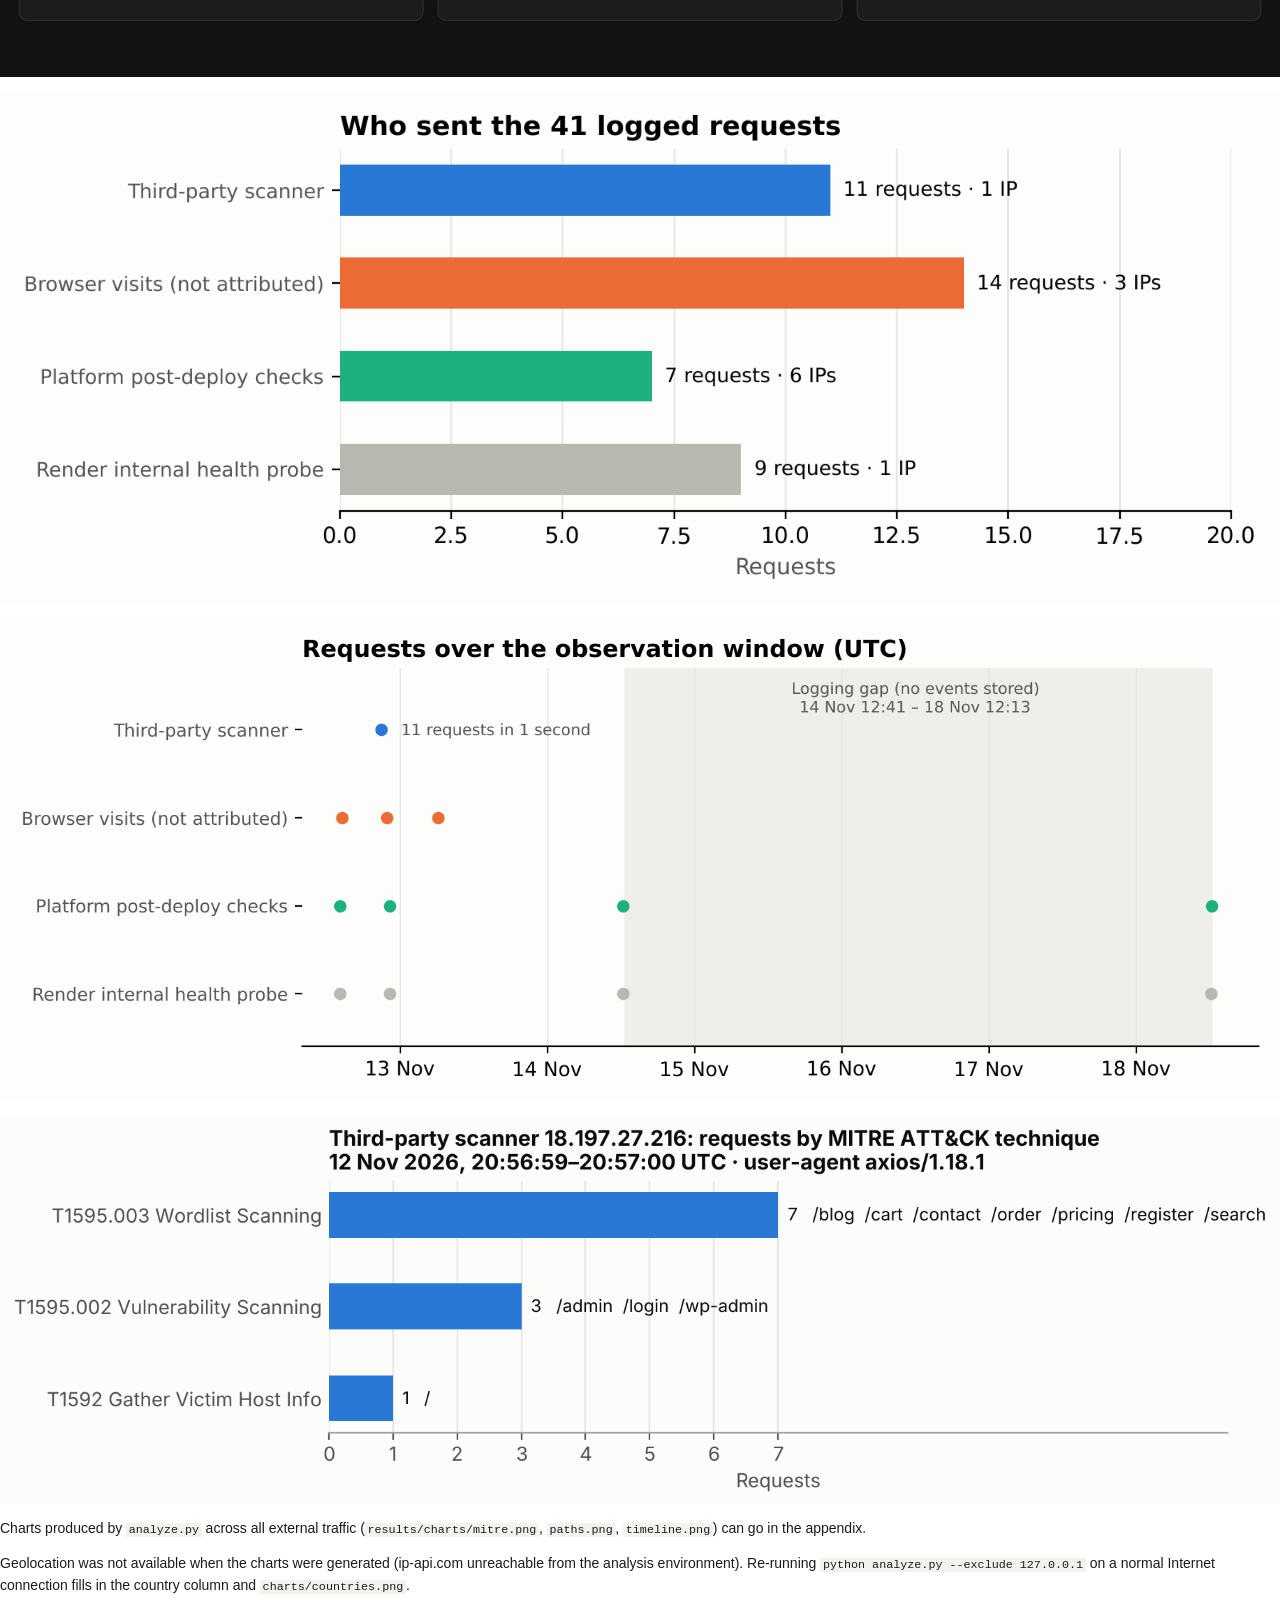
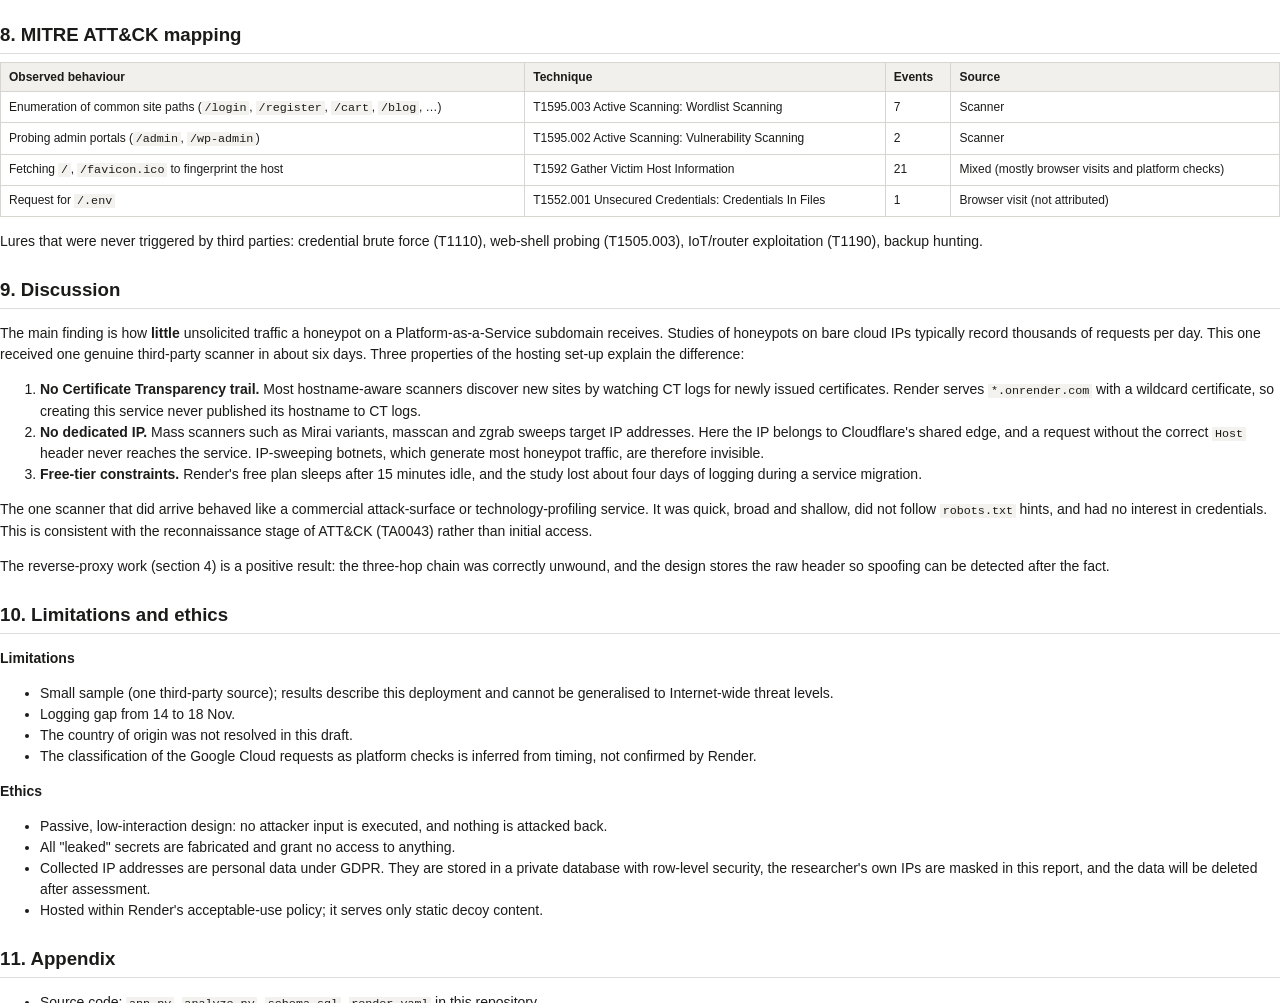
==== commit 403c7136: "Regenerate PDF/Word and figures: unattributed browser visits, masked dashboard, no placeholders Co-A" ====
--- a/results/report.html
+++ b/results/report.html
@@ -3,9 +3,6 @@
 table{border-collapse:collapse;width:100%;margin:6pt 0 10pt;font-size:9pt;page-break-inside:avoid}th,td{border:1px solid #d6d5d0;padding:4pt 6pt;text-align:left;vertical-align:top}th{background:#f1f0ec}
 code{font-family:Menlo,Consolas,monospace;font-size:8.8pt;background:#f3f2ee;padding:0 2pt}pre{background:#f3f2ee;padding:8pt;font-size:8.3pt;overflow:hidden;page-break-inside:avoid}pre code{background:none}
 img{max-width:100%;display:block;margin:8pt auto;page-break-inside:avoid}blockquote{border-left:3px solid #eda100;margin:0;padding:2pt 10pt;background:#fdf6e6}</style></head><body><h1>Telemetry and Threat Analysis: A Low-Interaction Web Honeypot on Render</h1>
-<blockquote>
-<p><strong>Draft.</strong> Items marked <strong>[TODO]</strong> need your input: screenshots, and confirmation of which IPs were your own test machines.</p>
-</blockquote>
 <h2>1. Introduction and objectives</h2>
 <p>The project deployed a low-interaction web honeypot to the public Internet to observe what automated clients do when they find a newly published web server. The objectives were to:</p>
 <ol>
@@ -123,7 +120,7 @@
 <li>The socket peer, as a last resort.</li>
 </ol>
 <p>The raw <code>X-Forwarded-For</code> value is always stored alongside, because a client can pre-fill that header to spoof an address.</p>
-<p><strong>Verification.</strong> A test request was made from a known machine and compared with the stored row. Example row (event <code>081ae5d54835</code>, 12 Nov 2026 14:32:15 UTC, <code>GET /.env</code>):</p>
+<p><strong>Verification.</strong> The researcher visited the site from a known machine and the stored row was compared with it. The researcher checked their public IP at https://ifconfig.me, which showed <code>154.120.118.179</code> (masked below). Example row (event <code>cc8fe876ba92</code>, 22 Nov 2026 20:39:39 UTC, <code>GET /</code>, Windows Chrome):</p>
 <table>
 <thead>
 <tr>
@@ -134,11 +131,11 @@
 <tbody>
 <tr>
 <td><code>ip</code> (resolved)</td>
-<td><code>41.217.22.x</code></td>
+<td><code>154.120.118.x</code></td>
 </tr>
 <tr>
 <td><code>xff</code> (raw)</td>
-<td><code>41.217.22.x, 104.22.76.130, 10.31.219.77</code></td>
+<td><code>154.120.118.x, 172.68.247.11, 10.27.115.103</code></td>
 </tr>
 <tr>
 <td>Headers present</td>
@@ -146,7 +143,7 @@
 </tr>
 </tbody>
 </table>
-<p>The chain reads <strong>client → Cloudflare edge (104.22.x.x) → Render internal (10.x.x.x)</strong>, and the app correctly resolved the left-most public address. <strong>[TODO: confirm this matches the IP shown at https://ifconfig.me on your machine at the time, and add a screenshot of the Supabase row.]</strong></p>
+<p>The chain reads <strong>client → Cloudflare edge (172.68.x.x) → Render internal (10.x.x.x)</strong>, and the app correctly resolved the left-most public address, which equals the IP ifconfig.me reported for that machine. The same machine's four requests (20:39:39 to 20:39:53 UTC) all resolved to that address. The stored rows can be inspected at <code>/logs</code> on the live site, and in the Supabase <code>events</code> table.</p>
 <p>Events with <code>ip = 127.0.0.1</code> come from Render's own in-container health probes (<code>HEAD /</code> with <code>Go-http-client/1.1</code>). This matches the design: no forwarding headers, peer equals loopback.</p>
 <h2>5. Deployment</h2>
 <table>
@@ -166,6 +163,10 @@
 <td>Render web service, Python runtime, free plan, region Frankfurt</td>
 </tr>
 <tr>
+<td>Public IP addresses</td>
+<td><code>216.24.57.16</code> and <code>216.24.57.18</code> (resolved with <code>nslookup</code> on 22 Nov 2026). The hostname is a CNAME to <code>gcp-us-west-1.origin.onrender.com</code>, which in turn points at Cloudflare's CDN: <code>telemetrytreathanlysis-tj0r.onrender.com</code> → <code>gcp-us-west-1.origin.onrender.com</code> → <code>gcp-us-west-1.origin.onrender.com.cdn.cloudflare.net</code> → <code>216.24.57.16</code>, <code>216.24.57.18</code>. A free Render web service has no dedicated IP, so these shared addresses can change.</td>
+</tr>
+<tr>
 <td>Build / start</td>
 <td><code>pip install -r requirements.txt</code> / <code>uvicorn app:app --host 0.0.0.0 --port $PORT --no-server-header</code></td>
 </tr>
@@ -183,7 +184,7 @@
 </tr>
 </tbody>
 </table>
-<p><strong>[TODO screenshots: Render build log, Render service page with URL, Supabase <code>events</code> table, Render logs showing <code>HP {...}</code> lines.]</strong></p>
+<p><strong>Evidence.</strong> The running service is the public URL above. Its stored telemetry can be checked at <code>/logs</code> and <code>/logs.json</code>, and the live analysis at <code>/report</code>. The Render build log and <code>HP {...}</code> log lines are in the Render dashboard for the service.</p>
 <h2>6. Observation window</h2>
 <table>
 <thead>
@@ -256,10 +257,10 @@
 </thead>
 <tbody>
 <tr>
-<td>Researcher verification tests</td>
+<td>Browser visits (not attributed)</td>
 <td>3 (<code>41.217.22.x</code>, <code>41.217.4.x</code>, <code>154.118.104.x</code>)</td>
 <td>14</td>
-<td>Desktop Chrome/Edge browsers; referers show manual visits to <code>/</code>, <code>/.env</code> and <code>/healthz</code>. <strong>[TODO: confirm these were you]</strong></td>
+<td>Desktop Chrome/Edge browsers; referers show manual visits to <code>/</code>, <code>/.env</code> and <code>/healthz</code>. The researcher confirmed these are <strong>not</strong> their own IPs, so they are unidentified human visitors (for example, other people who opened the link). Their identity is not established.</td>
 </tr>
 <tr>
 <td>Hosting-platform checks (inferred)</td>
@@ -312,13 +313,13 @@
 <td>Fetching <code>/</code>, <code>/favicon.ico</code> to fingerprint the host</td>
 <td>T1592 Gather Victim Host Information</td>
 <td>21</td>
-<td>Mixed (mostly researcher tests and platform checks)</td>
+<td>Mixed (mostly browser visits and platform checks)</td>
 </tr>
 <tr>
 <td>Request for <code>/.env</code></td>
 <td>T1552.001 Unsecured Credentials: Credentials In Files</td>
 <td>1</td>
-<td>Researcher test</td>
+<td>Browser visit (not attributed)</td>
 </tr>
 </tbody>
 </table>
@@ -350,5 +351,5 @@
 <h2>11. Appendix</h2>
 <ul>
 <li>Source code: <code>app.py</code>, <code>analyze.py</code>, <code>schema.sql</code>, <code>render.yaml</code> in this repository.</li>
-<li><strong>[TODO screenshots: code in editor, local curl test, GitHub repo, Render build log, Render service page, Supabase table, Render live logs, analyze.py output, charts.]</strong></li>
+<li>Evidence: the live dashboard (<code>/report</code>), the event log (<code>/logs</code>), the source repository, and the Render and Supabase dashboards for the deployed service.</li>
 </ul></body></html>
